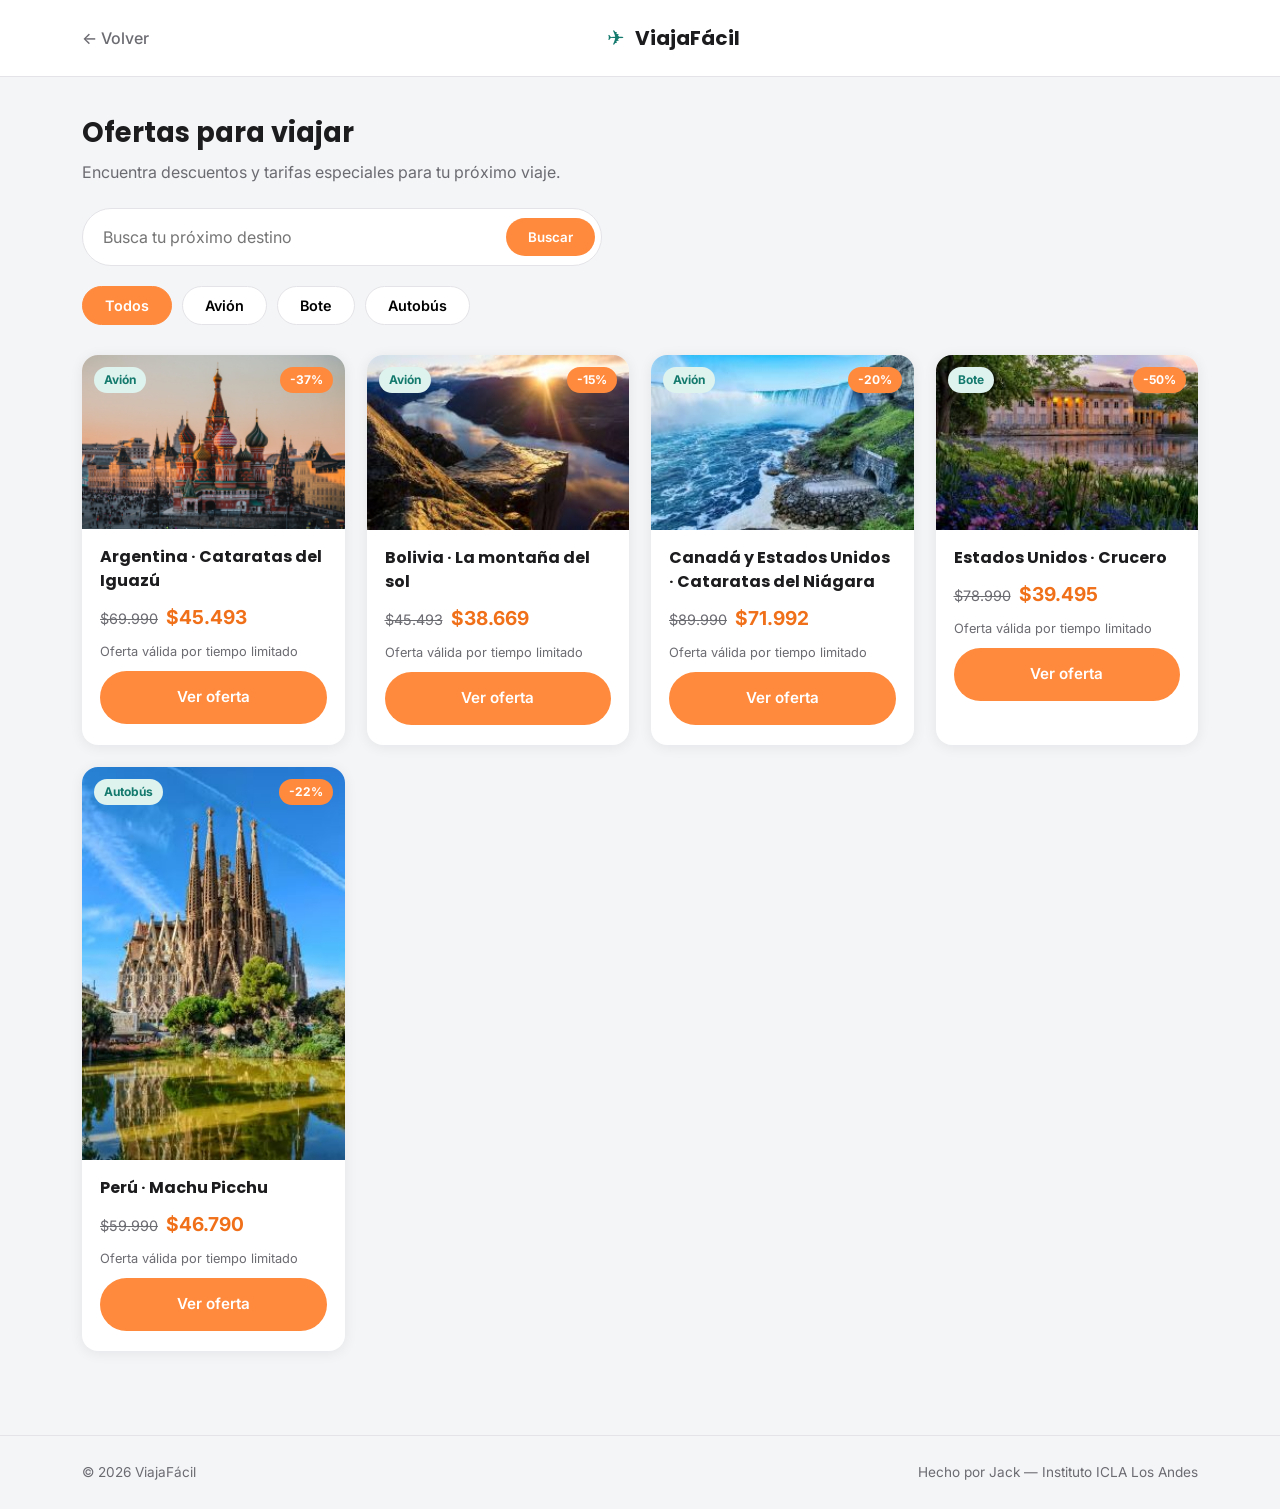
==== buscar.html @ d4a3ab4e "ViajaFácil" ====
<!DOCTYPE html>
<html lang="es">
<head>
<meta charset="UTF-8">
<meta name="viewport" content="width=device-width, initial-scale=1.0">
<title>ViajaFácil — Ofertas para viajar</title>
<link rel="stylesheet" href="https://fonts.googleapis.com/css2?family=Poppins:wght@600;700&family=Inter:wght@400;500;600&display=swap">
<link rel="stylesheet" href="main.css">
</head>
<body>

<header class="site-header">
  <div class="wrap">
    <a class="back-link" href="index.html">← Volver</a>
    <a class="brand" href="index.html"><span class="icon">✈️</span>ViajaFácil</a>
    <div class="header-actions"></div>
  </div>
</header>

<section class="features">
  <div class="wrap">
    <div class="section-head">
      <div>
        <h2>Ofertas para viajar</h2>
        <p>Encuentra descuentos y tarifas especiales para tu próximo viaje.</p>
      </div>
    </div>

    <label class="search-bar">
      <input type="text" placeholder="Busca tu próximo destino">
      <button type="button">Buscar</button>
    </label>

    <div class="offers-toolbar">
      <button class="filter-pill is-active">Todos</button>
      <button class="filter-pill">Avión</button>
      <button class="filter-pill">Bote</button>
      <button class="filter-pill">Autobús</button>
    </div>

    <div class="card-grid">
      <article class="offer-card">
        <div class="thumb">
          <img src="16.png" alt="Cataratas del Iguazú, Argentina">
          <span class="tag">Avión</span>
          <span class="discount">-37%</span>
        </div>
        <div class="body">
          <h3>Argentina · Cataratas del Iguazú</h3>
          <div class="price-row">
            <span class="price-old">$69.990</span>
            <span class="price-new">$45.493</span>
          </div>
          <p class="validity">Oferta válida por tiempo limitado</p>
          <a class="btn btn-primary" href="pagina2.html">Ver oferta</a>
        </div>
      </article>

      <article class="offer-card">
        <div class="thumb">
          <img src="15.jpg" alt="La montaña del sol, Bolivia">
          <span class="tag">Avión</span>
          <span class="discount">-15%</span>
        </div>
        <div class="body">
          <h3>Bolivia · La montaña del sol</h3>
          <div class="price-row">
            <span class="price-old">$45.493</span>
            <span class="price-new">$38.669</span>
          </div>
          <p class="validity">Oferta válida por tiempo limitado</p>
          <a class="btn btn-primary" href="pagina2_2.html">Ver oferta</a>
        </div>
      </article>

      <article class="offer-card">
        <div class="thumb">
          <img src="Cataratas del Niágara2.jpg" alt="Cataratas del Niágara, Canadá y EE.UU.">
          <span class="tag">Avión</span>
          <span class="discount">-20%</span>
        </div>
        <div class="body">
          <h3>Canadá y Estados Unidos · Cataratas del Niágara</h3>
          <div class="price-row">
            <span class="price-old">$89.990</span>
            <span class="price-new">$71.992</span>
          </div>
          <p class="validity">Oferta válida por tiempo limitado</p>
          <a class="btn btn-primary" href="pagina2_3.html">Ver oferta</a>
        </div>
      </article>

      <article class="offer-card">
        <div class="thumb">
          <img src="polo2.jpg" alt="Crucero por Estados Unidos">
          <span class="tag">Bote</span>
          <span class="discount">-50%</span>
        </div>
        <div class="body">
          <h3>Estados Unidos · Crucero</h3>
          <div class="price-row">
            <span class="price-old">$78.990</span>
            <span class="price-new">$39.495</span>
          </div>
          <p class="validity">Oferta válida por tiempo limitado</p>
          <a class="btn btn-primary" href="pagina2_1.html">Ver oferta</a>
        </div>
      </article>

      <article class="offer-card">
        <div class="thumb">
          <img src="17.jpg" alt="Machu Picchu, Perú">
          <span class="tag">Autobús</span>
          <span class="discount">-22%</span>
        </div>
        <div class="body">
          <h3>Perú · Machu Picchu</h3>
          <div class="price-row">
            <span class="price-old">$59.990</span>
            <span class="price-new">$46.790</span>
          </div>
          <p class="validity">Oferta válida por tiempo limitado</p>
          <a class="btn btn-primary" href="pagina2.html">Ver oferta</a>
        </div>
      </article>
    </div>
  </div>
</section>

<footer class="site-footer">
  <div class="wrap">
    <span>© 2026 ViajaFácil</span>
    <span>Hecho por Jack — Instituto ICLA Los Andes</span>
  </div>
</footer>

</body>
</html>
---- main.css ----
/* ==========================================================
   ViajaFácil — hoja de estilos única para todo el sitio
   ========================================================== */

:root{
  --orange: #FF8A3D;
  --orange-dark: #F0701A;
  --orange-soft: #FFE7D3;
  --teal: #157A6E;
  --teal-soft: #DFF3EE;
  --ink: #1C1C1E;
  --gray: #6B6B72;
  --line: #E4E4E8;
  --bg: #F4F5F7;
  --white: #FFFFFF;
  --radius: 16px;
  --radius-sm: 10px;
  --shadow: 0 2px 14px rgba(20, 20, 30, 0.07);
  --maxw: 1180px;
}

*{box-sizing:border-box;}
html{scroll-behavior:smooth;}
body{
  margin:0;
  background:var(--bg);
  color:var(--ink);
  font-family:"Inter", system-ui, sans-serif;
  line-height:1.5;
}
h1,h2,h3,h4,.brand{font-family:"Poppins", system-ui, sans-serif; margin:0;}
p{margin:0; color:var(--gray);}
a{color:inherit; text-decoration:none;}
img{max-width:100%; display:block;}
ul{list-style:none; margin:0; padding:0;}
button{font-family:inherit; cursor:pointer;}

.wrap{max-width:var(--maxw); margin:0 auto; padding:0 32px;}

/* ---------- header ---------- */
.site-header{
  background:var(--white);
  border-bottom:1px solid var(--line);
  position:sticky; top:0; z-index:10;
}
.site-header .wrap{
  display:flex; align-items:center; justify-content:space-between;
  height:76px;
}
.brand{
  display:flex; align-items:center; gap:10px;
  font-size:1.25rem; font-weight:700;
}
.brand .icon{color:var(--teal); font-size:1.3rem;}
.back-link{
  display:inline-flex; align-items:center; gap:6px;
  color:var(--gray); font-weight:500;
}
.main-nav ul{display:flex; gap:32px;}
.main-nav a{color:var(--gray); font-weight:500; font-size:.95rem;}
.main-nav a:hover{color:var(--ink);}
.header-actions{display:flex; gap:12px; align-items:center;}

/* ---------- buttons ---------- */
.btn{
  display:inline-flex; align-items:center; justify-content:center;
  gap:8px; padding:13px 26px; border-radius:999px;
  font-weight:600; font-size:.95rem; border:2px solid transparent;
  transition:transform .15s ease, box-shadow .15s ease;
}
.btn:hover{transform:translateY(-1px);}
.btn-primary{background:var(--orange); color:var(--white);}
.btn-primary:hover{background:var(--orange-dark);}
.btn-outline{background:var(--white); color:var(--ink); border-color:var(--line);}
.btn-outline:hover{border-color:var(--ink);}
.btn-block{width:100%;}
.btn-lg{padding:16px 28px; font-size:1.05rem;}

/* ---------- hero (index) ---------- */
.hero{padding:64px 0 40px;}
.hero .wrap{
  display:grid; grid-template-columns:1fr 1fr; gap:56px; align-items:center;
}
.hero h1{font-size:2.7rem; line-height:1.15; max-width:9ch;}
.hero p.lead{margin-top:16px; max-width:42ch; font-size:1.05rem;}
.hero-cta{display:flex; gap:14px; margin-top:28px;}
.transport-row{display:flex; gap:10px; margin-top:22px;}
.pill{
  padding:9px 20px; border-radius:999px; border:1px solid var(--line);
  background:var(--white); font-size:.9rem; font-weight:500;
}
.pill.is-active{background:var(--ink); color:var(--white); border-color:var(--ink);}
.hero-image{
  border-radius:var(--radius); overflow:hidden; box-shadow:var(--shadow);
  aspect-ratio:4/3;
}
.hero-image img{width:100%; height:100%; object-fit:cover;}

/* ---------- feature cards ---------- */
.features{padding:36px 0 64px;}
.features .grid{
  display:grid; grid-template-columns:repeat(3,1fr); gap:24px; margin-top:28px;
}
.feature-card{
  background:var(--white); border-radius:var(--radius); padding:26px;
  box-shadow:var(--shadow);
}
.feature-card .emoji{
  width:48px; height:48px; border-radius:50%; background:var(--teal-soft);
  display:flex; align-items:center; justify-content:center; font-size:1.3rem;
  margin-bottom:14px;
}
.feature-card h3{font-size:1.05rem; margin-bottom:6px;}
.feature-card p{font-size:.92rem;}

/* ---------- section heading ---------- */
.section-head{display:flex; align-items:baseline; justify-content:space-between; margin-bottom:24px;}
.section-head h2{font-size:1.7rem;}
.section-head p{margin-top:6px;}

/* ---------- destination / offer cards ---------- */
.card-grid{display:grid; grid-template-columns:repeat(4,1fr); gap:22px;}
.dest-card{
  background:var(--white); border-radius:var(--radius); overflow:hidden;
  box-shadow:var(--shadow); transition:transform .15s ease;
}
.dest-card:hover{transform:translateY(-4px);}
.dest-card .thumb{aspect-ratio:4/3; overflow:hidden;}
.dest-card .thumb img{width:100%; height:100%; object-fit:cover;}
.dest-card .body{padding:16px 18px 20px;}
.dest-card h3{font-size:1.02rem; margin-bottom:10px;}

/* offer cards (buscar.html) */
.offers-toolbar{display:flex; gap:10px; margin:20px 0 30px; flex-wrap:wrap;}
.filter-pill{
  padding:10px 22px; border-radius:999px; border:1px solid var(--line);
  background:var(--white); font-weight:600; font-size:.9rem;
}
.filter-pill.is-active{background:var(--orange); color:var(--white); border-color:var(--orange);}

.search-bar{
  display:flex; align-items:center; gap:10px; background:var(--white);
  border:1px solid var(--line); border-radius:999px; padding:6px 6px 6px 20px;
  margin-top:20px; max-width:520px;
}
.search-bar input{
  flex:1; border:none; outline:none; font:inherit; padding:10px 0; background:transparent;
}
.search-bar button{
  background:var(--orange); color:var(--white); border:none; border-radius:999px;
  padding:11px 22px; font-weight:600;
}

.offer-card{
  background:var(--white); border-radius:var(--radius); overflow:hidden;
  box-shadow:var(--shadow); display:flex; flex-direction:column;
}
.offer-card .thumb{position:relative; aspect-ratio:16/10;}
.offer-card .thumb img{width:100%; height:100%; object-fit:cover;}
.tag{
  position:absolute; top:12px; left:12px; background:var(--teal-soft); color:var(--teal);
  font-size:.75rem; font-weight:700; padding:4px 10px; border-radius:999px;
}
.discount{
  position:absolute; top:12px; right:12px; background:var(--orange); color:var(--white);
  font-size:.75rem; font-weight:700; padding:4px 10px; border-radius:999px;
}
.offer-card .body{padding:16px 18px 20px; display:flex; flex-direction:column; gap:10px; flex:1;}
.offer-card h3{font-size:1rem;}
.price-row{display:flex; align-items:baseline; gap:8px;}
.price-old{color:var(--gray); text-decoration:line-through; font-size:.9rem;}
.price-new{color:var(--orange-dark); font-size:1.2rem; font-weight:700;}
.offer-card .validity{font-size:.8rem; color:var(--gray);}

/* ---------- destination detail (pagina2) ---------- */
.detail{padding:44px 0 72px;}
.detail .wrap{display:grid; grid-template-columns:1.1fr .9fr; gap:48px; align-items:start;}
.detail-image{border-radius:var(--radius); overflow:hidden; box-shadow:var(--shadow); aspect-ratio:4/3;}
.detail-image img{width:100%; height:100%; object-fit:cover;}
.detail-tagline{margin-top:18px; font-size:1.05rem;}
.detail-title{font-size:2.1rem; margin-bottom:6px;}

.panel{background:var(--white); border-radius:var(--radius); box-shadow:var(--shadow); padding:26px; margin-top:18px;}
.panel + .panel{margin-top:16px;}
.panel dl{display:grid; grid-template-columns:auto 1fr; gap:10px 16px; margin:0;}
.panel dt{color:var(--gray); font-size:.88rem;}
.panel dd{margin:0; font-weight:600; font-size:.92rem;}
.route-line{display:flex; align-items:center; gap:10px; font-weight:600; margin-bottom:14px;}
.route-line .sep{color:var(--orange);}

.transport-choice{display:flex; gap:14px; margin-top:6px;}
.transport-option{
  flex:1; border:2px solid var(--line); border-radius:var(--radius-sm);
  padding:20px 12px; text-align:center; background:var(--white);
  font-weight:600; font-size:1.6rem; transition:border-color .15s ease;
}
.transport-option span{display:block; font-size:.85rem; margin-top:8px; color:var(--gray); font-weight:500;}
.transport-option:hover{border-color:var(--orange);}

.include-list li{
  display:flex; align-items:center; gap:8px; font-size:.92rem; margin-top:8px;
}
.include-list li::before{content:"✓"; color:var(--teal); font-weight:700;}

/* ---------- confirmation (pagina3) ---------- */
.confirm{
  min-height:calc(100vh - 76px); display:flex; align-items:center; justify-content:center;
  padding:48px 24px;
}
.confirm-card{
  background:var(--white); border-radius:var(--radius); box-shadow:var(--shadow);
  padding:48px; max-width:440px; width:100%; text-align:center;
}
.confirm-check{
  width:74px; height:74px; border-radius:50%; background:var(--teal-soft);
  color:var(--teal); font-size:2.1rem; display:flex; align-items:center; justify-content:center;
  margin:0 auto 20px;
}
.confirm-card h1{font-size:1.5rem;}
.confirm-card p{margin-top:8px;}
.confirm-photo{
  border-radius:var(--radius-sm); overflow:hidden; margin-top:26px; aspect-ratio:16/9;
}
.confirm-photo img{width:100%; height:100%; object-fit:cover;}
.trip-summary{
  text-align:left; background:var(--bg); border-radius:var(--radius-sm);
  padding:18px 20px; margin-top:16px; display:grid; gap:10px;
}
.trip-summary div{display:flex; align-items:center; gap:10px; font-size:.92rem;}
.trip-summary .trip-route{font-weight:700; font-size:1.05rem; font-family:"Poppins", sans-serif;}
.trip-summary .trip-meta{display:flex; gap:22px;}
.code-box{margin-top:20px;}
.code-box p{font-size:.82rem;}
.code-box strong{display:block; font-size:1.3rem; color:var(--teal); letter-spacing:.5px; margin-top:4px;}
.confirm-actions{display:flex; flex-direction:column; gap:12px; margin-top:28px;}

/* ---------- booking flow: seat / passenger / payment ---------- */
.flow{padding:40px 0 72px;}
.flow .wrap{display:grid; grid-template-columns:1.15fr .85fr; gap:48px; align-items:start;}
.flow h1{font-size:1.6rem;}
.flow-sub{margin-top:6px; font-size:.92rem;}
.flow-sub span{margin-right:14px;}

.seat-legend{display:flex; gap:22px; margin:22px 0 6px;}
.seat-legend .key{display:flex; align-items:center; gap:8px; font-size:.85rem; color:var(--gray);}
.seat-legend .dot{width:14px; height:14px; border-radius:4px;}
.dot.avail{background:#59C6A6;}
.dot.selected{background:var(--orange);}
.dot.unavail{background:var(--line);}

.plane{background:var(--white); border-radius:var(--radius); box-shadow:var(--shadow); padding:28px; margin-top:18px;}
.plane .row-label{font-size:.85rem; color:var(--gray); margin-bottom:14px;}
.seat-grid{display:flex; flex-direction:column; gap:8px;}
.seat-row{display:grid; grid-template-columns:20px repeat(3,1fr) 20px repeat(3,1fr); gap:6px; align-items:center;}
.seat-row .num{font-size:.8rem; color:var(--gray); text-align:right;}
.seat-row .num:last-child{text-align:left;}
.seat{
  aspect-ratio:1; border-radius:7px; border:none; background:#59C6A6;
}
.seat.selected{background:var(--orange);}
.seat.unavailable{background:var(--line); cursor:not-allowed;}
.seat-picked{
  display:flex; align-items:center; justify-content:space-between;
  margin-top:20px; padding-top:18px; border-top:1px solid var(--line);
}
.seat-picked strong{display:block; font-size:1.1rem; color:var(--orange-dark);}
.seat-picked span{font-size:.85rem; color:var(--gray);}

.field{margin-bottom:16px;}
.field label{display:block; font-size:.85rem; color:var(--gray); margin-bottom:6px;}
.field input{
  width:100%; padding:12px 14px; border:1px solid var(--line); border-radius:var(--radius-sm);
  font:inherit; background:var(--white);
}
.field input:focus{outline:2px solid var(--orange); outline-offset:1px;}
.field-row{display:grid; grid-template-columns:1fr 1fr; gap:16px;}

.summary-row{display:flex; justify-content:space-between; font-size:.92rem; padding:6px 0;}
.summary-row.total{border-top:1px solid var(--line); margin-top:8px; padding-top:14px; font-weight:700; font-size:1.1rem;}

.pay-method{
  display:flex; align-items:center; gap:12px; border:2px solid var(--line);
  border-radius:var(--radius-sm); padding:16px 18px; margin-bottom:14px; cursor:pointer;
}
.pay-method input{accent-color:var(--orange);}
.pay-method.is-active{border-color:var(--orange); background:var(--orange-soft);}
.pay-secure{text-align:center; font-size:.8rem; color:var(--gray); margin-top:12px;}

/* ---------- login / registro ---------- */
.auth{
  min-height:calc(100vh - 76px); display:flex; align-items:center; justify-content:center;
  padding:48px 24px;
}
.auth-card{
  background:var(--white); border-radius:var(--radius); box-shadow:var(--shadow);
  padding:44px; max-width:420px; width:100%;
}
.auth-card h1{font-size:1.5rem; text-align:center;}
.auth-card > p{text-align:center; margin-top:6px;}
.auth-card form{margin-top:26px;}
.auth-check{display:flex; align-items:center; gap:8px; font-size:.85rem; color:var(--gray); margin:4px 0 20px;}
.auth-check input{accent-color:var(--orange);}
.auth-forgot{display:block; text-align:right; font-size:.85rem; color:var(--teal); margin:-8px 0 18px;}
.auth-divider{
  display:flex; align-items:center; gap:12px; margin:22px 0; color:var(--gray); font-size:.8rem;
}
.auth-divider::before, .auth-divider::after{content:""; flex:1; height:1px; background:var(--line);}
.auth-switch{text-align:center; margin-top:22px; font-size:.9rem; color:var(--gray);}
.auth-switch a{color:var(--orange-dark); font-weight:600;}

/* ---------- footer ---------- */
.site-footer{border-top:1px solid var(--line); padding:26px 0; margin-top:20px;}
.site-footer .wrap{display:flex; justify-content:space-between; align-items:center; font-size:.85rem; color:var(--gray);}

/* ---------- responsive ---------- */
@media (max-width:920px){
  .hero .wrap, .detail .wrap{grid-template-columns:1fr;}
  .features .grid{grid-template-columns:1fr 1fr;}
  .card-grid{grid-template-columns:1fr 1fr;}
  .main-nav{display:none;}
}
@media (max-width:560px){
  .features .grid, .card-grid{grid-template-columns:1fr;}
  .hero h1{font-size:2.1rem;}
}
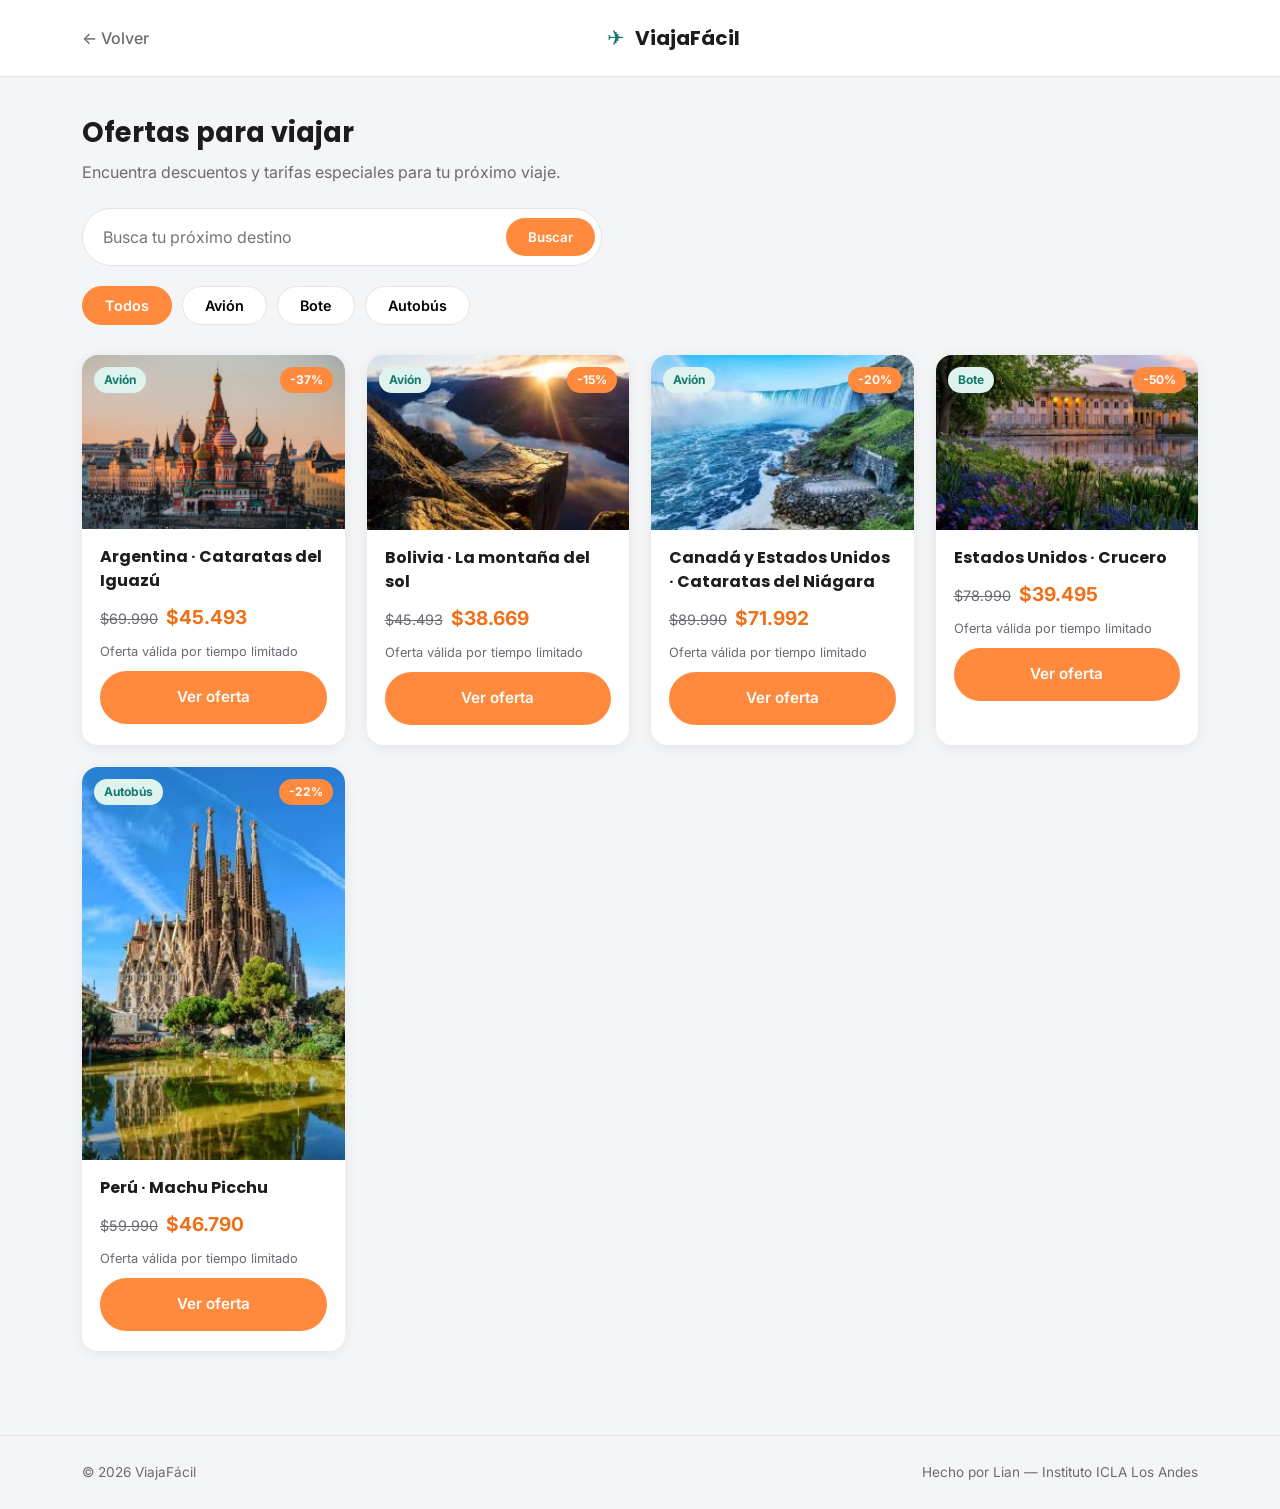
==== commit 187f9efe: "Update footer credit from Jack to Lian" ====
--- a/buscar.html
+++ b/buscar.html
@@ -130,7 +130,7 @@
 <footer class="site-footer">
   <div class="wrap">
     <span>© 2026 ViajaFácil</span>
-    <span>Hecho por Jack — Instituto ICLA Los Andes</span>
+    <span>Hecho por Lian — Instituto ICLA Los Andes</span>
   </div>
 </footer>
 
